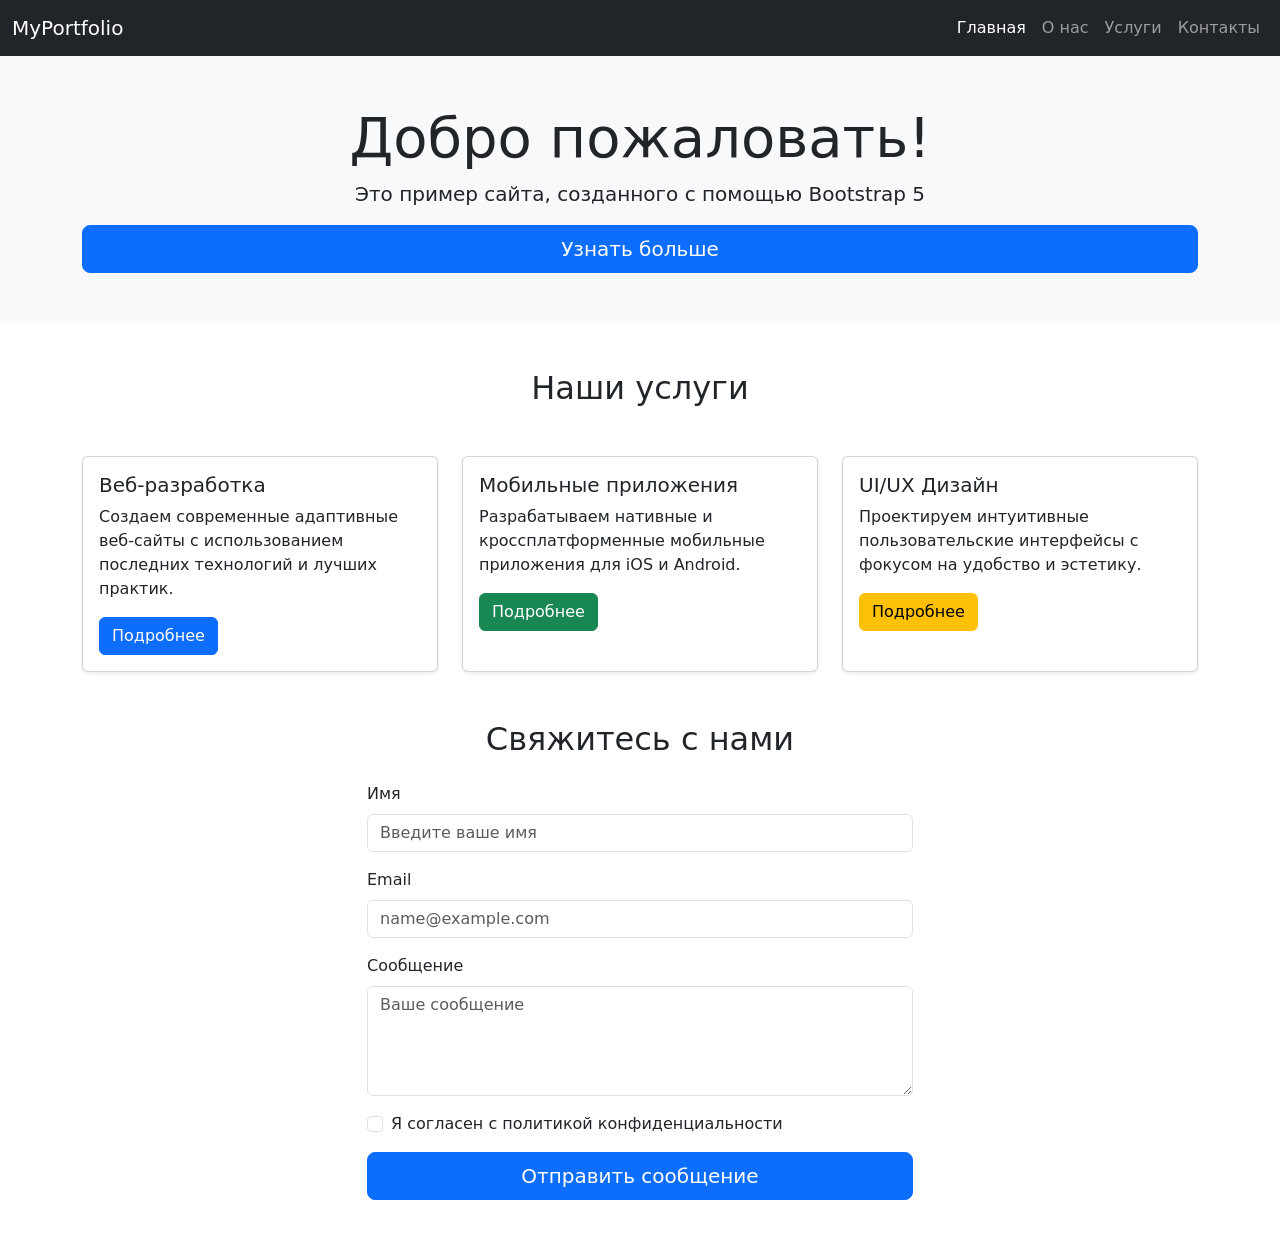
==== index.html @ 3d56ef87 "l12" ====
<!DOCTYPE html>
<html lang="ru">
<head>
    <meta charset="UTF-8">
    <meta name="viewport" content="width=device-width, initial-scale=1.0">
    <title>Bootstrap</title>

    <link href="https://cdn.jsdelivr.net/npm/bootstrap@5.3.8/dist/css/bootstrap.min.css" 
    rel="stylesheet" 
    integrity="sha384-sRIl4kxILFvY47J16cr9ZwB07vP4J8+LH7qKQnuqkuIAvNWLzeN8tE5YBujZqJLB" 
    crossorigin="anonymous"
/>
<link rel="stylesheet" href="custom.css" />
</head>
<body>
    <!-- <div class="container">
        <h1 class="text-center mt-5">Добро пожаловать в Bootstrap</h1>
        <p class="text-center text-muted">Лабораторная работа №12</p>
    </div> -->

    <script 
      src="https://cdn.jsdelivr.net/npm/bootstrap@5.3.8/dist/js/bootstrap.bundle.min.js" 
      integrity="sha384-FKyoEForCGlyvwx9Hj09JcYn3nv7wiPVlz7YYwJrWVcXK/BmnVDxM+D2scQbITxI" 
      crossorigin="anonymous"
    ></script>

    <!-- <div class="container mt-5">
        <h2 class="mb-4">Примеры Grid System</h2>
        Пример 1: Равные колонки
             <div class="row mb-4">
            <div class="col bg-primary text-white p-3 border">Колонка 1</div>
            <div class="col bg-secondary text-white p-3 border">Колонка 2</div>
            <div class="col bg-success text-white p-3 border">Колонка 3</div>
        </div> -->
        <!-- Пример 2: Фиксированная ширина -->
        <!-- <div class="row mb-4">
            <div class="col-4 bg-info text-white p-3 border">4 колонки</div>
            <div class="col-8 bg-warning text-dark p-3 border">8 колонок</div>
        </div> -->
        <!-- Пример 3: Адаптивные колонки -->
        <!-- <div class="row mb-4">
            <div class="col-12 col-md-6 col-lg-3 bg-danger text-white p-3 border mb-2">100% → 50% → 25%</div>
            <div class="col-12 col-md-6 col-lg-3 bg-primary text-white p-3 border mb-2">100% → 50% → 25%</div>
            <div class="col-12 col-md-6 col-lg-3 bg-success text-white p-3 border mb-2">100% → 50% → 25%</div>
            <div class="col-12 col-md-6 col-lg-3 bg-warning text-dark p-3 border mb-2">100% → 50% → 25%</div>
        </div>
    </div> -->

    <!-- Навигационная панель -->
<nav class="navbar navbar-expand-lg navbar-dark bg-dark">
<div class="container-fluid">
<a class="navbar-brand" href="#">MyPortfolio</a>
<!-- Кнопка для мобильного меню -->
<button
class="navbar-toggler"
type="button"
data-bs-toggle="collapse"
data-bs-target="#navbarNav"
aria-controls="navbarNav"
aria-expanded="false"
aria-label="Toggle navigation"
>
<span class="navbar-toggler-icon"></span>
</button>
<!-- Пункты меню -->
<div class="collapse navbar-collapse" id="navbarNav">
<ul class="navbar-nav ms-auto">
<li class="nav-item">
<a class="nav-link active" href="#home">Главная</a>
</li>
<li class="nav-item">
<a class="nav-link" href="#about">О нас</a>
</li>
<li class="nav-item">
<a class="nav-link" href="#services">Услуги</a>
</li>
<li class="nav-item">
<a class="nav-link" href="#contact">Контакты</a>
</li>
</ul>
</div>
</div>
</nav>
<!-- Hero секция -->
<div class="container-fluid bg-light py-5" id="home">
<div class="container text-center">
<h1 class="display-4">Добро пожаловать!</h1>
<p class="lead">Это пример сайта, созданного с помощью Bootstrap 5</p>
<button class="btn btn-primary btn-lg">Узнать больше</button>
</div>
</div>

<!-- Секция с карточками -->
<div class="container my-5" id="services">
<h2 class="text-center mb-5">Наши услуги</h2>
<div class="row g-4">
<!-- Карточка 1 -->
<div class="col-12 col-md-6 col-lg-4">
<div class="card h-100 shadow-sm">
<div class="card-body">
<h5 class="card-title">Веб-разработка</h5>
<p class="card-text">
Создаем современные адаптивные веб-сайты с использованием
последних технологий и лучших практик.
</p>
<a href="#" class="btn btn-primary">Подробнее</a>
</div>
</div>
</div>
<!-- Карточка 2 -->
<div class="col-12 col-md-6 col-lg-4">
<div class="card h-100 shadow-sm">
<div class="card-body">
<h5 class="card-title">Мобильные приложения</h5>
<p class="card-text">
Разрабатываем нативные и кроссплатформенные мобильные приложения
для iOS и Android.
</p>
<a href="#" class="btn btn-success">Подробнее</a>
</div>
</div>
</div>
<!-- Карточка 3 -->
<div class="col-12 col-md-6 col-lg-4">
<div class="card h-100 shadow-sm">
<div class="card-body">
<h5 class="card-title">UI/UX Дизайн</h5>
<p class="card-text">
Проектируем интуитивные пользовательские интерфейсы с фокусом на
удобство и эстетику.
</p>
<a href="#" class="btn btn-warning">Подробнее</a>
</div>
</div>
</div>
</div>
</div>

<!-- Секция с формой -->
<div class="container my-5" id="contact">
<div class="row justify-content-center">
<div class="col-lg-6">
<h2 class="text-center mb-4">Свяжитесь с нами</h2>
<form id="contactForm" class="needs-validation" novalidate>
<!-- Имя -->
<div class="mb-3">
<label for="name" class="form-label">Имя</label>
<input
type="text"
class="form-control"
id="name"
placeholder="Введите ваше имя"
required
/>
<div class="invalid-feedback">Пожалуйста, введите ваше имя</div>
</div>
<!-- Email -->
<div class="mb-3">
<label for="email" class="form-label">Email</label>
<input
type="email"
class="form-control"
id="email"
placeholder="name@example.com"
required
/>
<div class="invalid-feedback">
Пожалуйста, введите корректный email
</div>
</div>
<!-- Сообщение -->
<div class="mb-3">
<label for="message" class="form-label">Сообщение</label>
<textarea
class="form-control"
id="message"
rows="4"
placeholder="Ваше сообщение"
required
></textarea>
<div class="invalid-feedback">Пожалуйста, введите сообщение</div>
</div>
<!-- Checkbox -->
<div class="mb-3 form-check">
<input
type="checkbox"
class="form-check-input"
id="agree"
required
/>
<label class="form-check-label" for="agree">
Я согласен с политикой конфиденциальности
</label>
<div class="invalid-feedback">
Вы должны согласиться с условиями
</div>
</div>
<!-- Кнопка отправки -->
<div class="d-grid">
<button type="submit" class="btn btn-primary btn-lg">
Отправить сообщение
</button>
</div>
</form>
</div>
</div>
</div>

</body>

<script>
// Валидация формы Bootstrap
(function () {
"use strict";
const form = document.getElementById("contactForm");
form.addEventListener(
"submit",
function (event) {
if (!form.checkValidity()) {
event.preventDefault();
event.stopPropagation();
} else {
event.preventDefault();
alert("Форма успешно отправлена!");
form.reset();
form.classList.remove("was-validated");
}
form.classList.add("was-validated");
},
false
);
})();
</script>

</html>
---- custom.css ----
button {
    width: 100%;
}

.card {
    transform: 0.3s ease;
}

.card:hover {
    transform: scale(1.05);
}
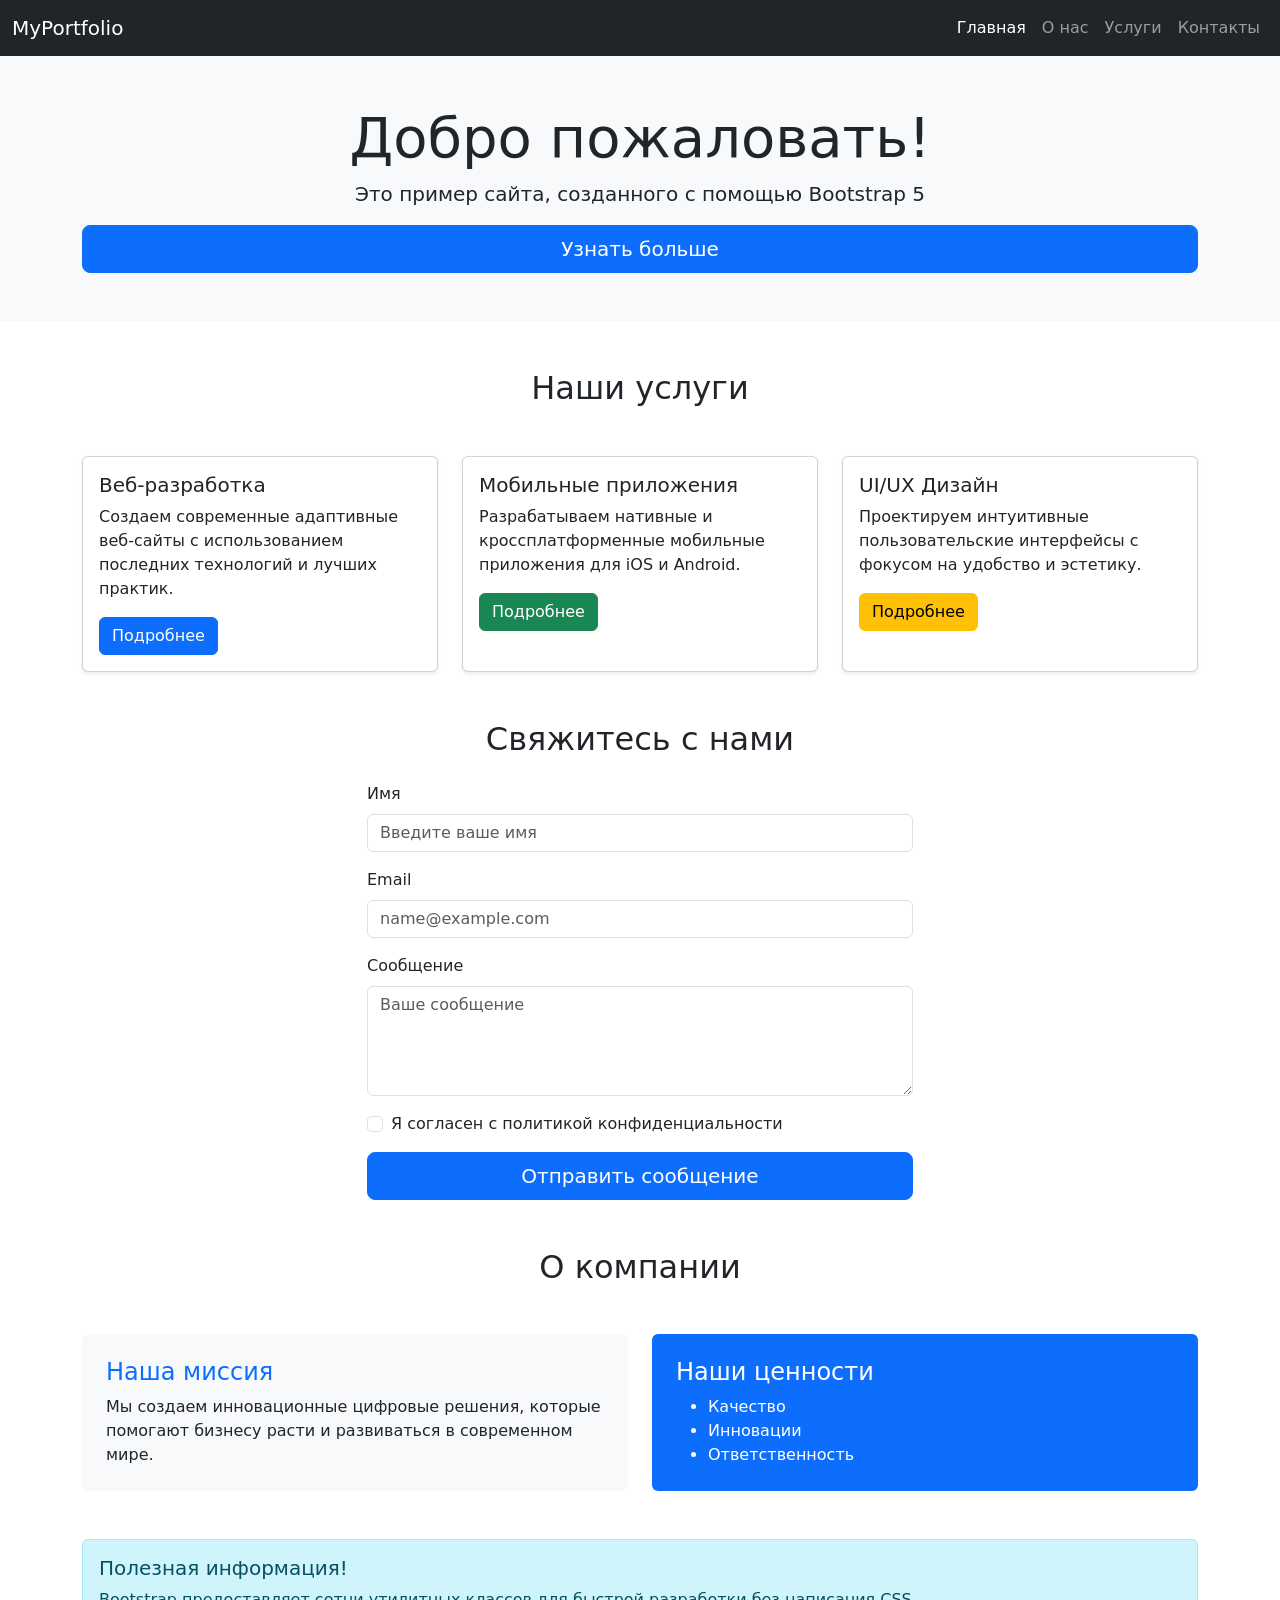
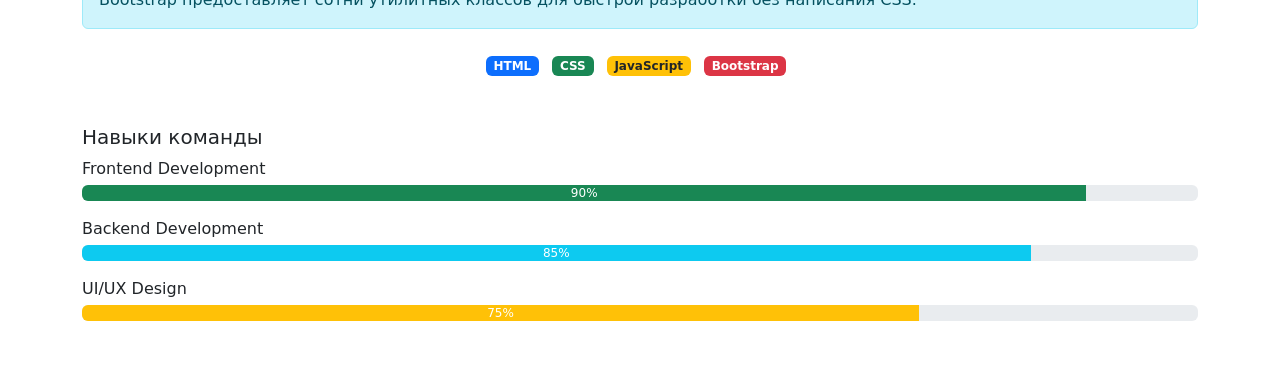
==== commit 9efdb1cf: "Step 7: Bootstrap utility classes" ====
--- a/index.html
+++ b/index.html
@@ -232,4 +232,95 @@
 })();
 </script>
 
+<!-- Секция утилитных классов -->
+<div class="container my-5" id="about">
+<h2 class="text-center mb-5">О компании</h2>
+<!-- Отступы и выравнивание -->
+<div class="row">
+<div class="col-md-6 mb-4">
+<div class="p-4 bg-light rounded">
+<h4 class="text-primary">Наша миссия</h4>
+<p class="mb-0">
+Мы создаем инновационные цифровые решения, которые помогают
+бизнесу расти и развиваться в современном мире.
+</p>
+</div>
+</div>
+<div class="col-md-6 mb-4">
+<div class="p-4 bg-primary text-white rounded">
+<h4>Наши ценности</h4>
+<ul class="mb-0">
+<li>Качество</li>
+<li>Инновации</li>
+<li>Ответственность</li>
+</ul>
+</div>
+</div>
+</div>
+<!-- Примеры утилитных классов -->
+<div class="alert alert-info mt-4" role="alert">
+<h5 class="alert-heading">Полезная информация!</h5>
+<p class="mb-0">
+Bootstrap предоставляет сотни утилитных классов для быстрой разработки
+без написания CSS.
+</p>
+</div>
+<!-- Бейджи и кнопки -->
+<div class="text-center mt-4">
+<span class="badge bg-primary me-2">HTML</span>
+<span class="badge bg-success me-2">CSS</span>
+<span class="badge bg-warning text-dark me-2">JavaScript</span>
+<span class="badge bg-danger me-2">Bootstrap</span>
+</div>
+<!-- Прогресс-бары -->
+<div class="mt-5">
+<h5>Навыки команды</h5>
+<div class="mb-3">
+<label class="mb-1">Frontend Development</label>
+<div class="progress">
+<div
+class="progress-bar bg-success"
+role="progressbar"
+style="width: 90%"
+aria-valuenow="90"
+aria-valuemin="0"
+aria-valuemax="100"
+>
+90%
+</div>
+</div>
+</div>
+<div class="mb-3">
+<label class="mb-1">Backend Development</label>
+<div class="progress">
+<div
+class="progress-bar bg-info"
+role="progressbar"
+style="width: 85%"
+aria-valuenow="85"
+aria-valuemin="0"
+aria-valuemax="100"
+>
+85%
+</div>
+</div>
+</div>
+<div class="mb-3">
+<label class="mb-1">UI/UX Design</label>
+<div class="progress">
+<div
+class="progress-bar bg-warning"
+role="progressbar"
+style="width: 75%"
+aria-valuenow="75"
+aria-valuemin="0"
+aria-valuemax="100"
+>
+75%
+</div>
+</div>
+</div>
+</div>
+</div>
+
 </html>
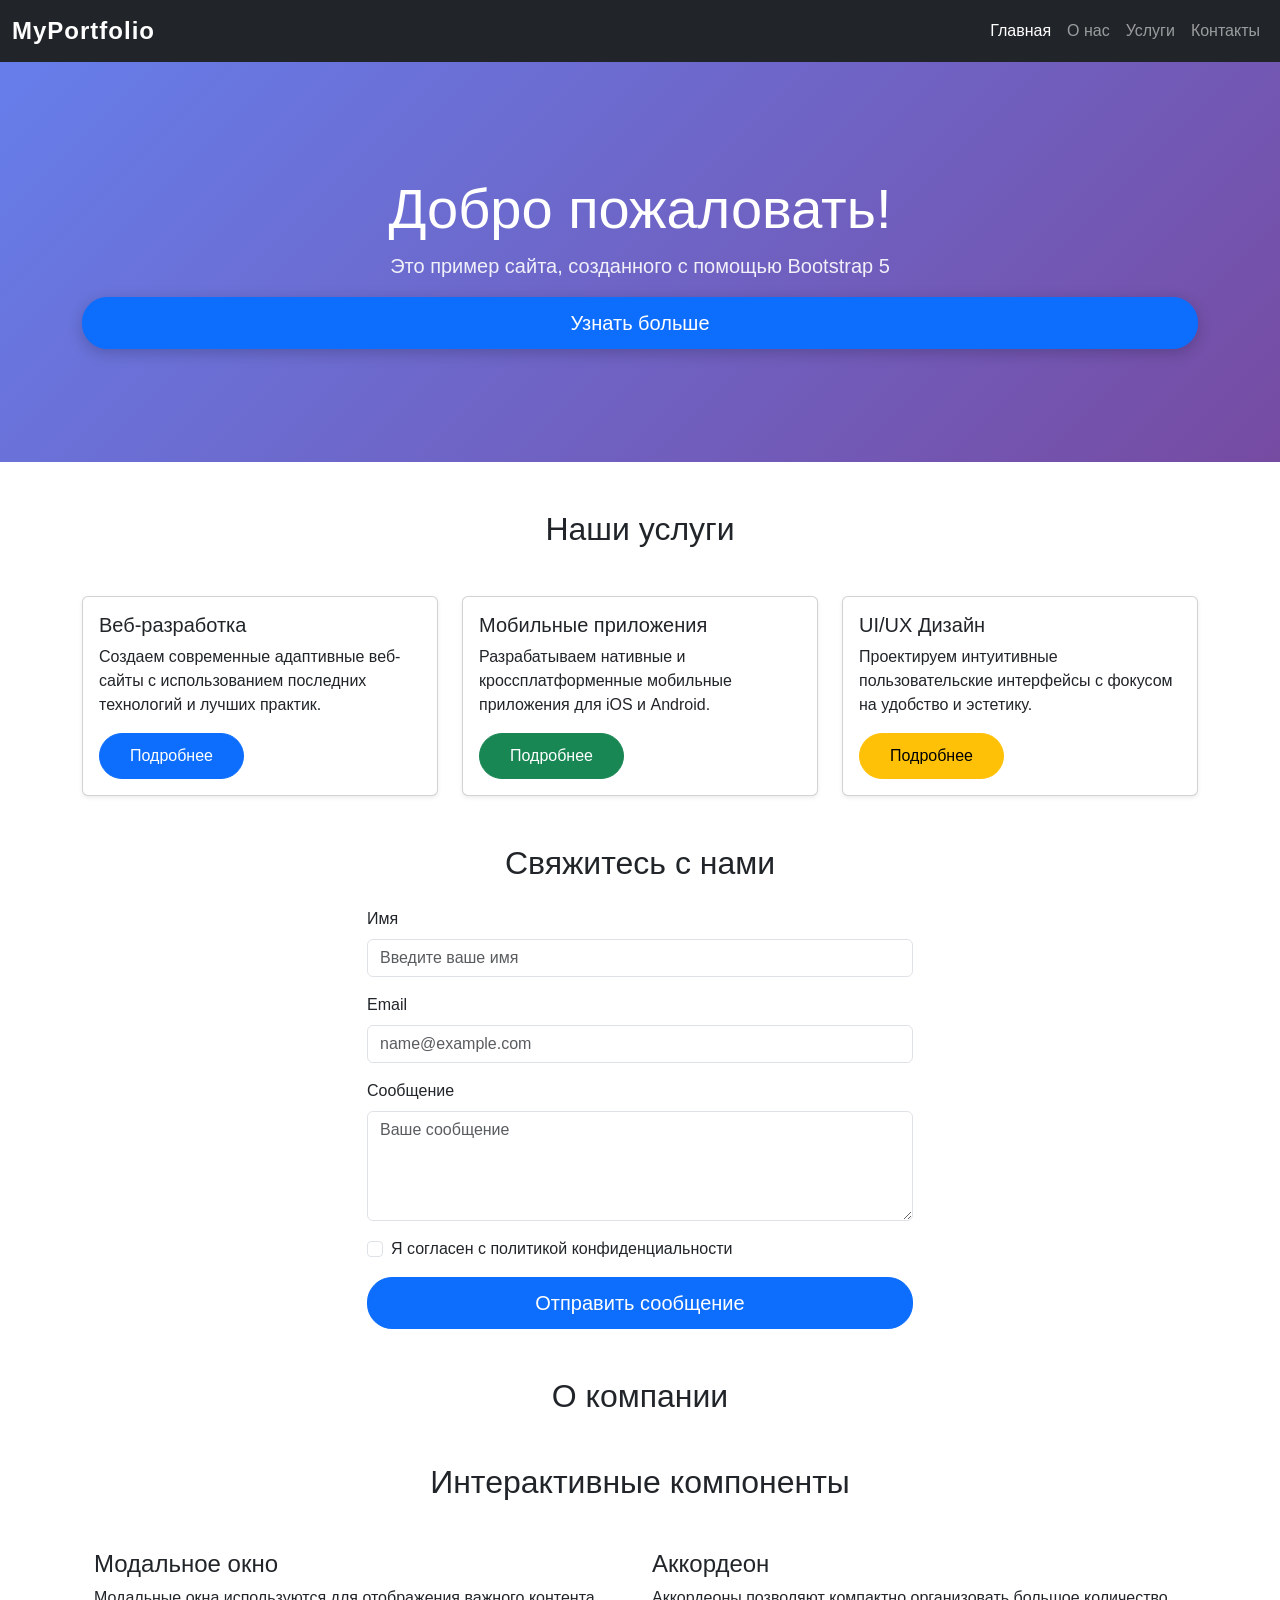
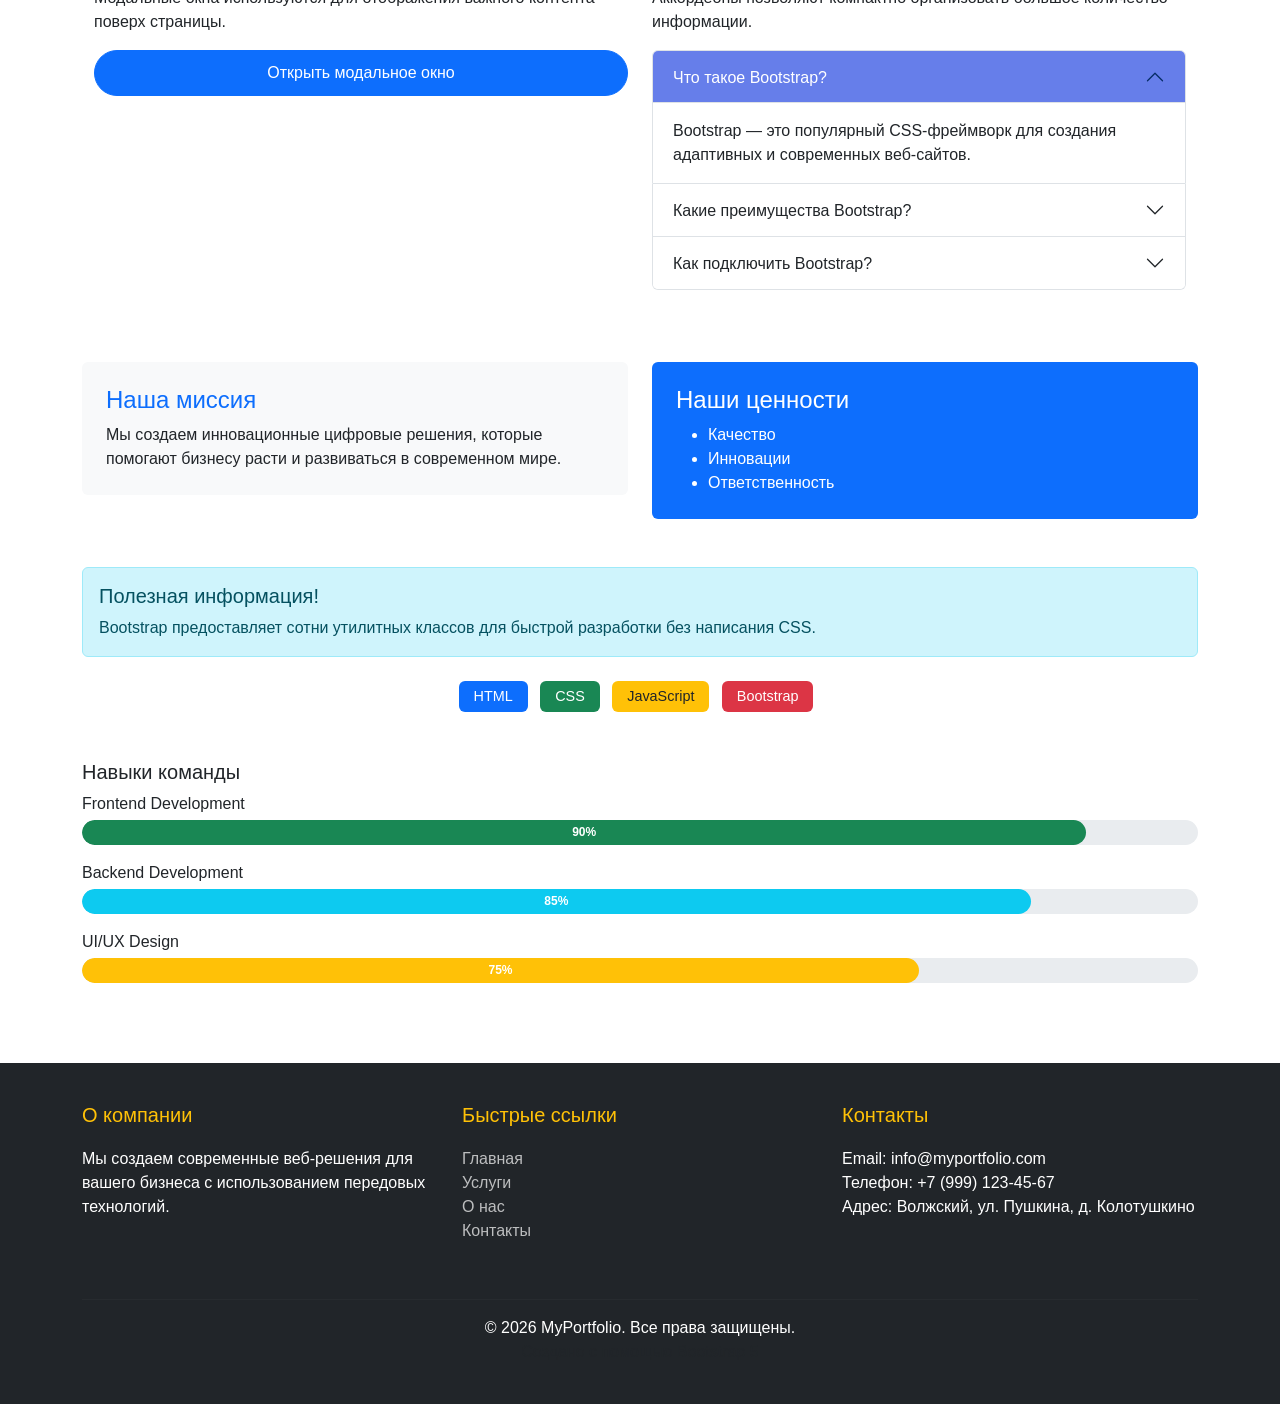
==== commit c95b8e71: "Step 9: custom CSS styles for Bootstrap" ====
--- a/index.html
+++ b/index.html
@@ -235,6 +235,159 @@
 <!-- Секция утилитных классов -->
 <div class="container my-5" id="about">
 <h2 class="text-center mb-5">О компании</h2>
+
+<!-- Секция с модальным окном и аккордеоном -->
+<div class="container my-5">
+<h2 class="text-center mb-5">Интерактивные компоненты</h2>
+<div class="row">
+<!-- Модальное окно -->
+<div class="col-md-6 mb-4">
+<h4>Модальное окно</h4>
+<p>
+Модальные окна используются для отображения важного контента поверх
+страницы.
+</p>
+<!-- Кнопка открытия модального окна -->
+<button
+type="button"
+class="btn btn-primary"
+data-bs-toggle="modal"
+data-bs-target="#exampleModal"
+>
+Открыть модальное окно
+</button>
+<!-- Само модальное окно -->
+<div
+class="modal fade"
+id="exampleModal"
+tabindex="-1"
+aria-labelledby="exampleModalLabel"
+aria-hidden="true"
+>
+<div class="modal-dialog modal-dialog-centered">
+<div class="modal-content">
+<div class="modal-header">
+<h5 class="modal-title" id="exampleModalLabel">
+Добро пожаловать!
+</h5>
+<button
+type="button"
+class="btn-close"
+data-bs-dismiss="modal"
+aria-label="Close"
+></button>
+</div>
+<div class="modal-body">
+Это пример модального окна Bootstrap. Здесь может быть любой
+контент: текст, формы, изображения.
+</div>
+<div class="modal-footer">
+<button
+type="button"
+class="btn btn-secondary"
+data-bs-dismiss="modal"
+>
+Закрыть
+</button>
+<button type="button" class="btn btn-primary">
+Сохранить изменения
+</button>
+</div>
+</div>
+</div>
+</div>
+</div>
+<!-- Аккордеон -->
+<div class="col-md-6 mb-4">
+<h4>Аккордеон</h4>
+<p>
+Аккордеоны позволяют компактно организовать большое количество
+информации.
+</p>
+<div class="accordion" id="accordionExample">
+<!-- Элемент 1 -->
+<div class="accordion-item">
+<h2 class="accordion-header" id="headingOne">
+<button
+class="accordion-button"
+type="button"
+data-bs-toggle="collapse"
+data-bs-target="#collapseOne"
+aria-expanded="true"
+aria-controls="collapseOne"
+>
+Что такое Bootstrap?
+</button>
+</h2>
+<div
+id="collapseOne"
+class="accordion-collapse collapse show"
+aria-labelledby="headingOne"
+data-bs-parent="#accordionExample"
+>
+<div class="accordion-body">
+Bootstrap — это популярный CSS-фреймворк для создания
+адаптивных и современных веб-сайтов.
+</div>
+</div>
+</div>
+<!-- Элемент 2 -->
+<div class="accordion-item">
+<h2 class="accordion-header" id="headingTwo">
+<button
+class="accordion-button collapsed"
+type="button"
+data-bs-toggle="collapse"
+data-bs-target="#collapseTwo"
+aria-expanded="false"
+aria-controls="collapseTwo"
+>
+Какие преимущества Bootstrap?
+</button>
+</h2>
+<div
+id="collapseTwo"
+class="accordion-collapse collapse"
+aria-labelledby="headingTwo"
+data-bs-parent="#accordionExample"
+>
+<div class="accordion-body">
+Быстрая разработка, готовые компоненты, адаптивность,
+кроссбраузерность и большое сообщество разработчиков.
+</div>
+</div>
+</div>
+<!-- Элемент 3 -->
+<div class="accordion-item">
+<h2 class="accordion-header" id="headingThree">
+<button
+class="accordion-button collapsed"
+type="button"
+data-bs-toggle="collapse"
+data-bs-target="#collapseThree"
+aria-expanded="false"
+aria-controls="collapseThree"
+>
+Как подключить Bootstrap?
+</button>
+</h2>
+<div
+id="collapseThree"
+class="accordion-collapse collapse"
+aria-labelledby="headingThree"
+data-bs-parent="#accordionExample"
+>
+<div class="accordion-body">
+Bootstrap можно подключить через CDN (быстро) или установить
+локально через npm (для продакшн-проектов).
+</div>
+</div>
+</div>
+</div>
+</div>
+</div>
+</div>
+
 <!-- Отступы и выравнивание -->
 <div class="row">
 <div class="col-md-6 mb-4">
@@ -323,4 +476,42 @@
 </div>
 </div>
 
+<!-- Футер -->
+<footer>
+<div class="container">
+<div class="row">
+<div class="col-md-4 mb-4">
+<h5>О компании</h5>
+<p>
+Мы создаем современные веб-решения для вашего бизнеса с
+использованием передовых технологий.
+</p>
+</div>
+<div class="col-md-4 mb-4">
+<h5>Быстрые ссылки</h5>
+<ul class="list-unstyled">
+<li><a href="#home">Главная</a></li>
+<li><a href="#services">Услуги</a></li>
+<li><a href="#about">О нас</a></li>
+<li><a href="#contact">Контакты</a></li>
+</ul>
+</div>
+<div class="col-md-4 mb-4">
+<h5>Контакты</h5>
+<ul class="list-unstyled">
+<li>Email: info@myportfolio.com</li>
+<li>Телефон: +7 (999) 123-45-67</li>
+<li>Адрес: Волжский, ул. Пушкина, д. Колотушкино</li>
+</ul>
+</div>
+</div>
+<hr style="border-color: rgba(255, 255, 255, 0.1)" />
+<div class="text-center mt-3">
+<p class="mb-0">&copy; 2026 MyPortfolio. Все права защищены.</p>
+<p class="mb-0 text-muted">Создано с помощью Bootstrap 5</p>
+</div>
+</div>
+</footer>
+
+
 </html>
--- a/custom.css
+++ b/custom.css
@@ -8,4 +8,123 @@
 
 .card:hover {
     transform: scale(1.05);
+}
+
+/* Общие стили */
+body {
+font-family: "Segoe UI", Tahoma, Geneva, Verdana, sans-serif;
+}
+/* Кастомные цвета для навбара */
+.navbar-brand {
+font-weight: bold;
+font-size: 1.5rem;
+letter-spacing: 1px;
+}
+.navbar-dark .navbar-nav .nav-link:hover {
+color: #ffc107 !important;
+transition: color 0.3s ease;
+}
+/* Улучшение Hero-секции */
+#home {
+background: linear-gradient(135deg, #667eea 0%, #764ba2 100%);
+color: white;
+min-height: 400px;
+display: flex;
+align-items: center;
+}
+#home h1 {
+color: white;
+}
+#home .lead {
+color: rgba(255, 255, 255, 0.9);
+}
+#home .btn {
+box-shadow: 0 4px 15px rgba(0, 0, 0, 0.2);
+transition: transform 0.3s ease;
+}
+#home .btn:hover {
+transform: translateY(-3px);
+box-shadow: 0 6px 20px rgba(0, 0, 0, 0.3);
+}
+/* Анимация для карточек */
+.card {
+transition: transform 0.3s ease, box-shadow 0.3s ease;
+}
+.card:hover {
+transform: translateY(-10px);
+box-shadow: 0 10px 30px rgba(0, 0, 0, 0.15) !important;
+}
+/* Стилизация кнопок */
+.btn {
+border-radius: 25px;
+padding: 10px 30px;
+font-weight: 500;
+transition: all 0.3s ease;
+}
+/* Улучшение формы */
+.form-control:focus {
+border-color: #667eea;
+box-shadow: 0 0 0 0.2rem rgba(102, 126, 234, 0.25);
+}
+/* Анимация для бейджей */
+.badge {
+padding: 8px 15px;
+font-size: 0.9rem;
+font-weight: 500;
+transition: transform 0.2s ease;
+}
+.badge:hover {
+transform: scale(1.1);
+cursor: pointer;
+}
+/* Стилизация прогресс-баров */
+.progress {
+height: 25px;
+border-radius: 15px;
+background-color: #e9ecef;
+}
+.progress-bar {
+border-radius: 15px;
+font-weight: bold;
+line-height: 25px;
+}
+/* Улучшение аккордеона */
+.accordion-button:not(.collapsed) {
+background-color: #667eea;
+color: white;
+}
+.accordion-button:focus {
+box-shadow: none;
+border-color: #667eea;
+}
+/* Футер */
+footer {
+background-color: #212529;
+color: white;
+padding: 40px 0;
+margin-top: 80px;
+}
+footer h5 {
+color: #ffc107;
+margin-bottom: 20px;
+}
+footer a {
+color: rgba(255, 255, 255, 0.7);
+text-decoration: none;
+transition: color 0.3s ease;
+}
+footer a:hover {
+color: #ffc107;
+}
+/* Адаптивность */
+@media (max-width: 768px) {
+#home {
+min-height: 300px;
+}
+#home h1 {
+font-size: 2rem;
+}
+.card {
+margin-bottom: 20px;
+}
 }
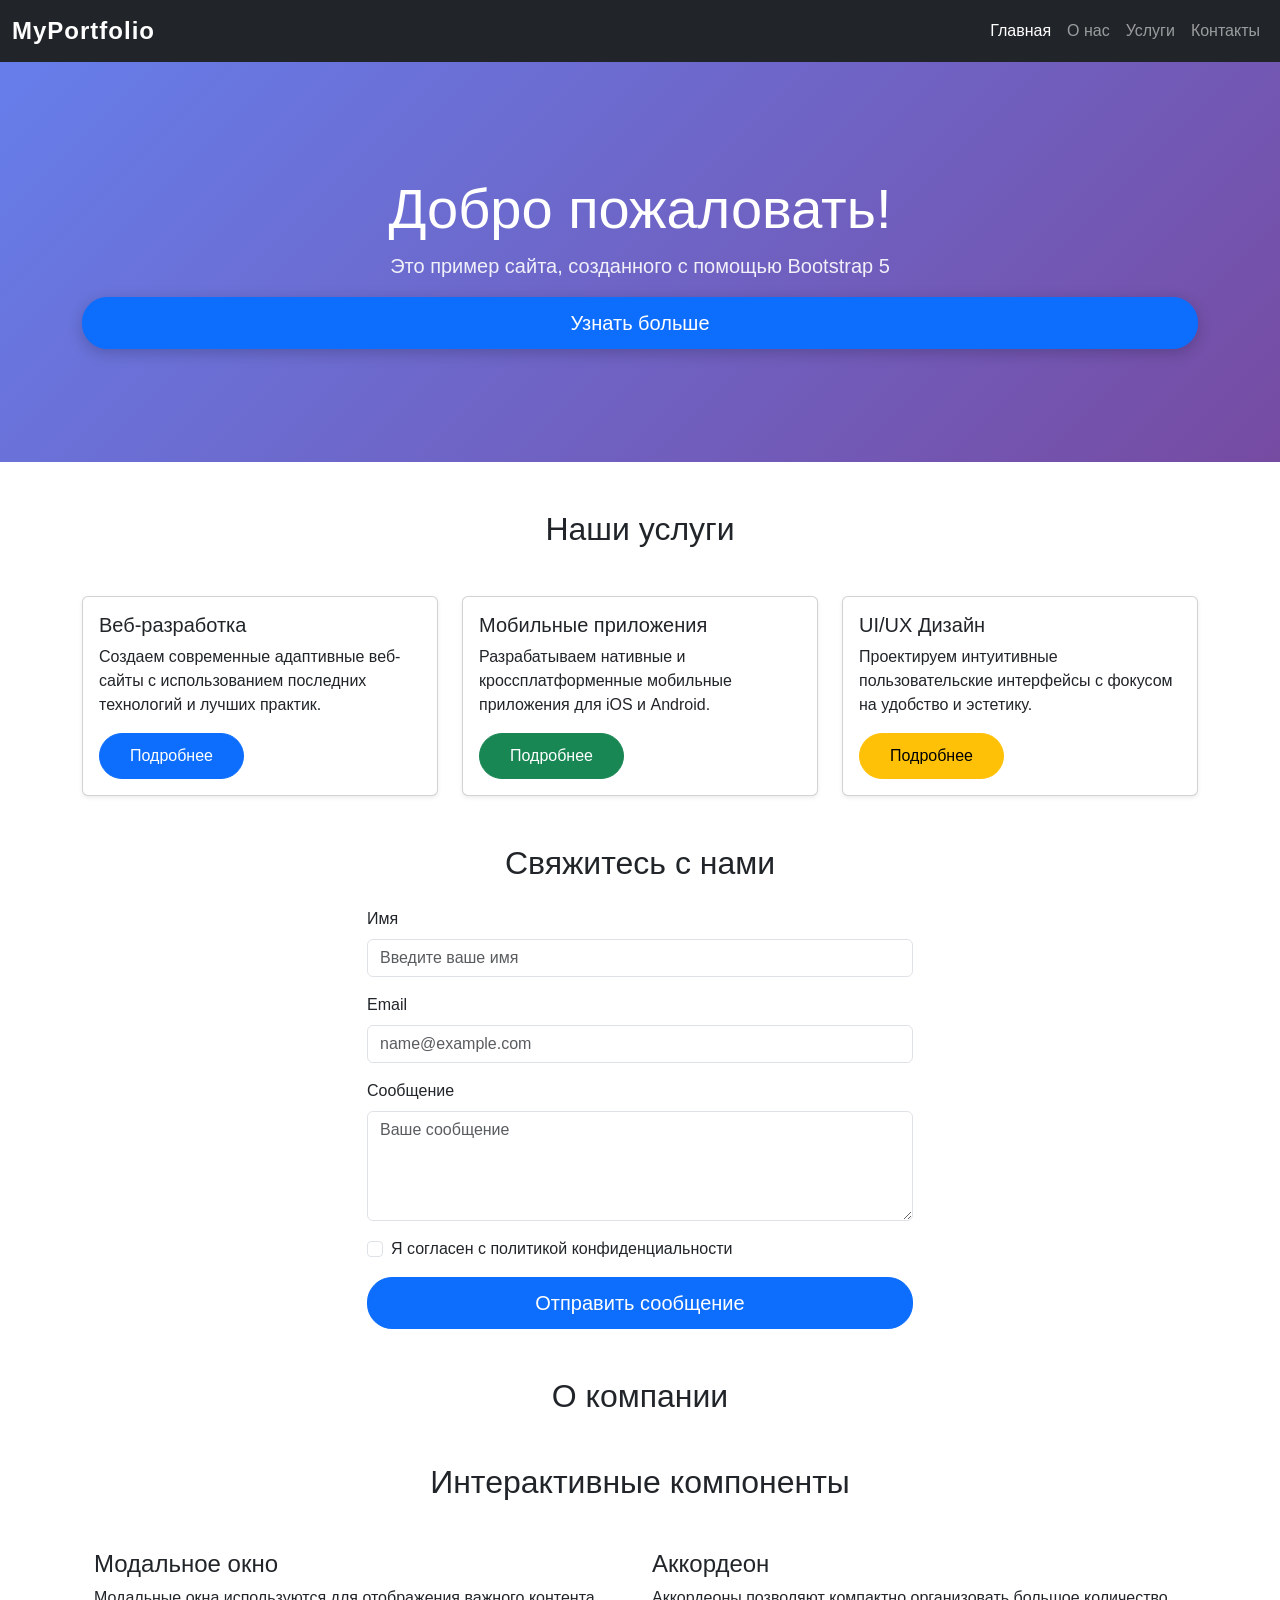
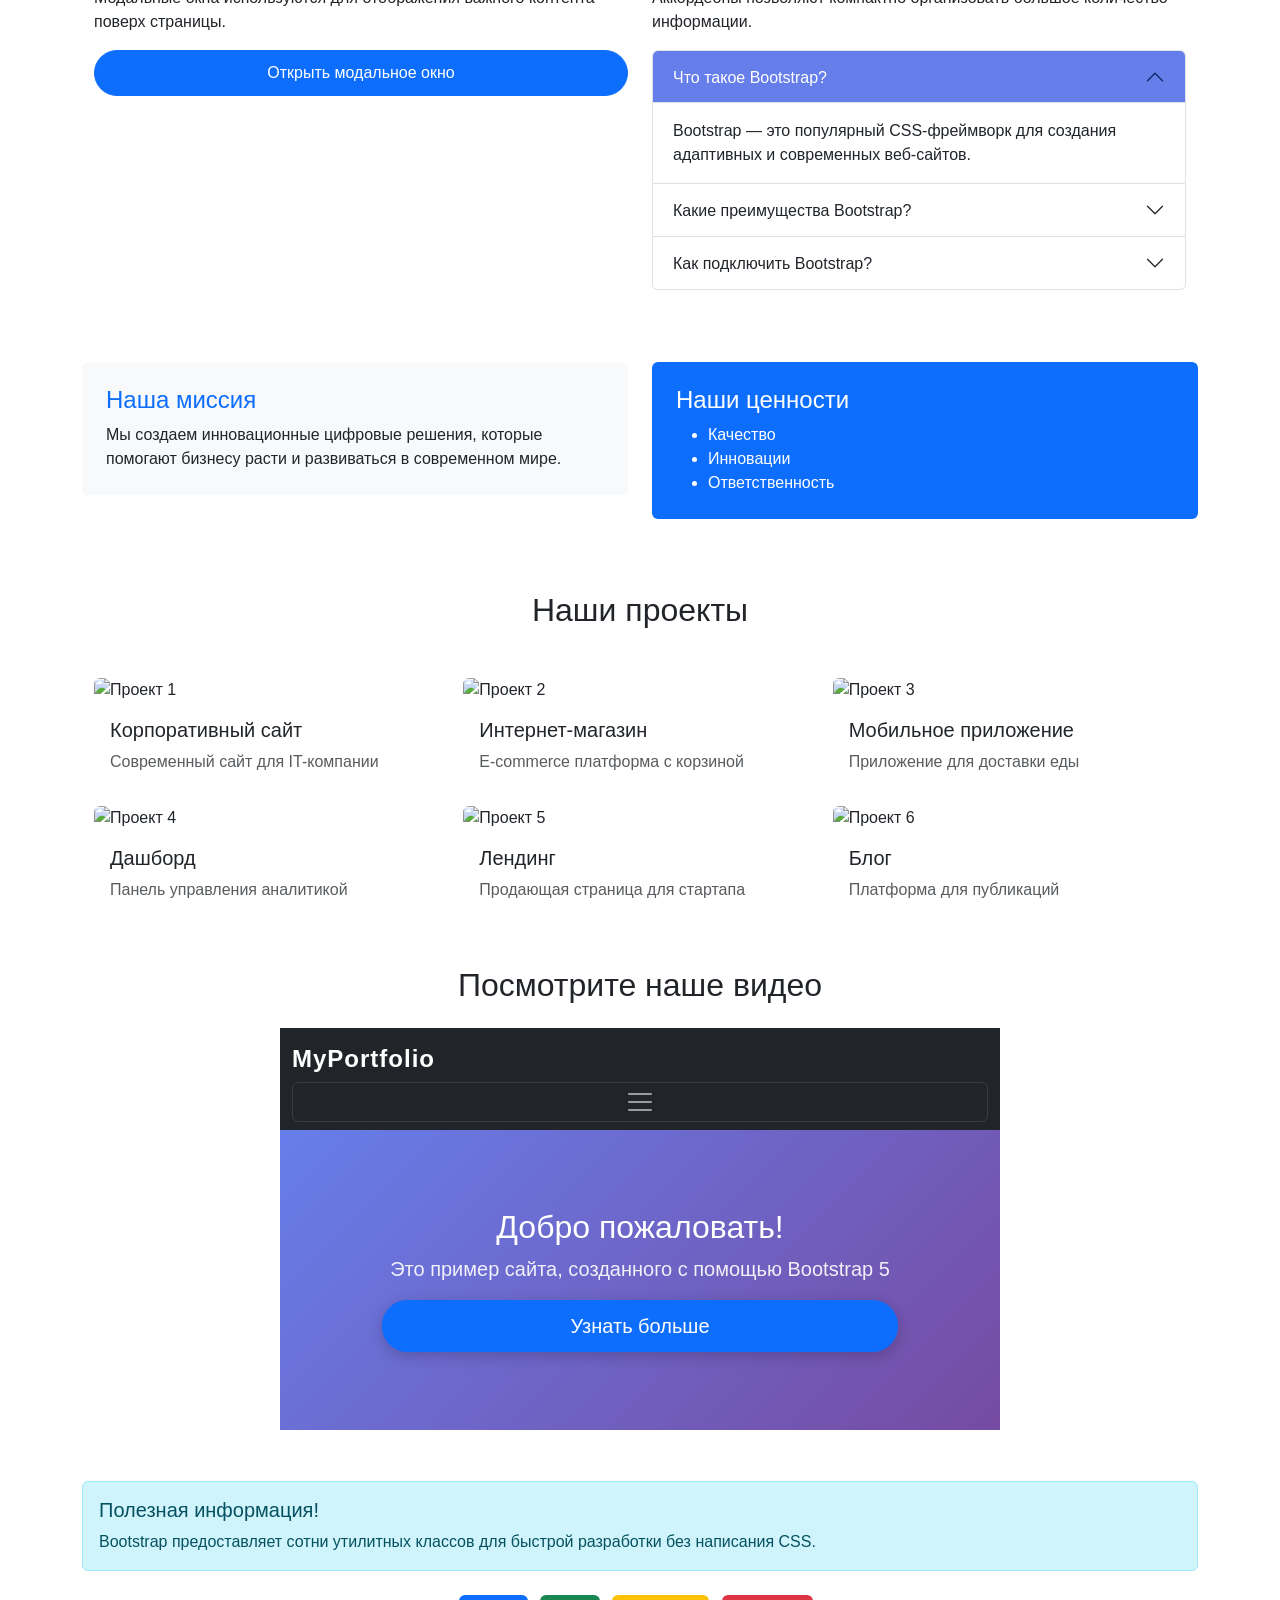
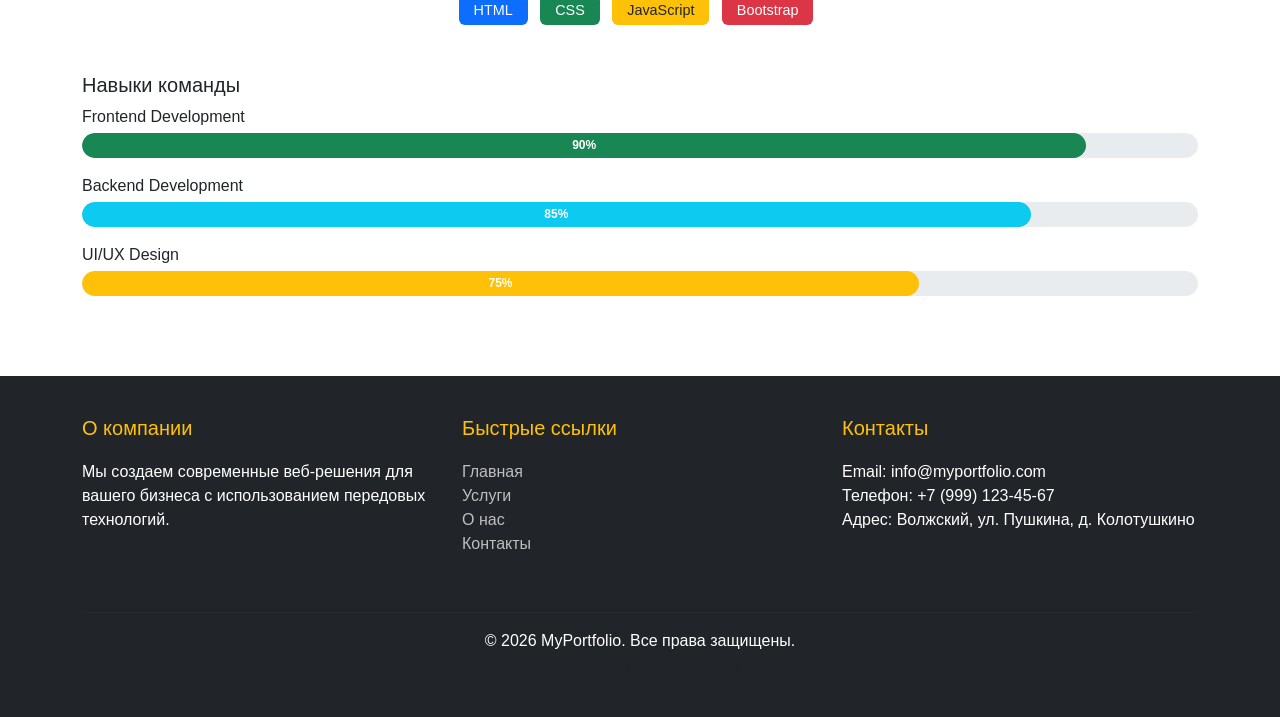
==== commit 77aea1f6: "Step 10: responsive images and embedded media" ====
--- a/index.html
+++ b/index.html
@@ -410,6 +410,109 @@
 </div>
 </div>
 </div>
+
+<!-- Секция с галереей изображений -->
+<div class="container my-5">
+<h2 class="text-center mb-5">Наши проекты</h2>
+<div class="row g-3">
+<div class="col-12 col-sm-6 col-lg-4">
+<div class="card border-0">
+<img
+src="https://placeholder.apptor.studio/200/200/product1.png"
+class="card-img-top img-fluid rounded"
+alt="Проект 1"
+/>
+<div class="card-body">
+<h5 class="card-title">Корпоративный сайт</h5>
+<p class="card-text text-muted">
+Современный сайт для IT-компании
+</p>
+</div>
+</div>
+</div>
+<div class="col-12 col-sm-6 col-lg-4">
+<div class="card border-0">
+<img
+src="https://placeholder.apptor.studio/200/200/product2.png"
+class="card-img-top img-fluid rounded"
+alt="Проект 2"
+/>
+<div class="card-body">
+<h5 class="card-title">Интернет-магазин</h5>
+<p class="card-text text-muted">
+E-commerce платформа с корзиной
+</p>
+</div>
+</div>
+</div>
+<div class="col-12 col-sm-6 col-lg-4">
+<div class="card border-0">
+<img
+src="https://placeholder.apptor.studio/200/200/product3.png"
+class="card-img-top img-fluid rounded"
+alt="Проект 3"
+/>
+<div class="card-body">
+<h5 class="card-title">Мобильное приложение</h5>
+<p class="card-text text-muted">Приложение для доставки еды</p>
+</div>
+</div>
+</div>
+<div class="col-12 col-sm-6 col-lg-4">
+<div class="card border-0">
+<img
+src="https://placeholder.apptor.studio/200/200/product4.png"
+class="card-img-top img-fluid rounded"
+alt="Проект 4"
+/>
+<div class="card-body">
+<h5 class="card-title">Дашборд</h5>
+<p class="card-text text-muted">Панель управления аналитикой</p>
+</div>
+</div>
+</div>
+<div class="col-12 col-sm-6 col-lg-4">
+<div class="card border-0">
+<img
+src="https://placeholder.apptor.studio/200/200/product5.png"
+class="card-img-top img-fluid rounded"
+alt="Проект 5"
+/>
+<div class="card-body">
+<h5 class="card-title">Лендинг</h5>
+<p class="card-text text-muted">
+Продающая страница для стартапа
+</p>
+</div>
+</div>
+</div>
+<div class="col-12 col-sm-6 col-lg-4">
+<div class="card border-0">
+<img
+src="https://placeholder.apptor.studio/200/200/product6.png"
+class="card-img-top img-fluid rounded"
+alt="Проект 6"
+/>
+<div class="card-body">
+<h5 class="card-title">Блог</h5>
+<p class="card-text text-muted">Платформа для публикаций</p>
+</div>
+</div>
+</div>
+</div>
+</div>
+<!-- Секция с встроенным видео -->
+<div class="container my-5">
+<h2 class="text-center mb-4">Посмотрите наше видео</h2>
+<div class="row justify-content-center">
+<div class="col-lg-8">
+<div class="ratio ratio-16x9">
+<iframe src="#" title="Видео презентация" allowfullscreen></iframe>
+</div>
+</div>
+</div>
+</div>
+
 <!-- Примеры утилитных классов -->
 <div class="alert alert-info mt-4" role="alert">
 <h5 class="alert-heading">Полезная информация!</h5>
